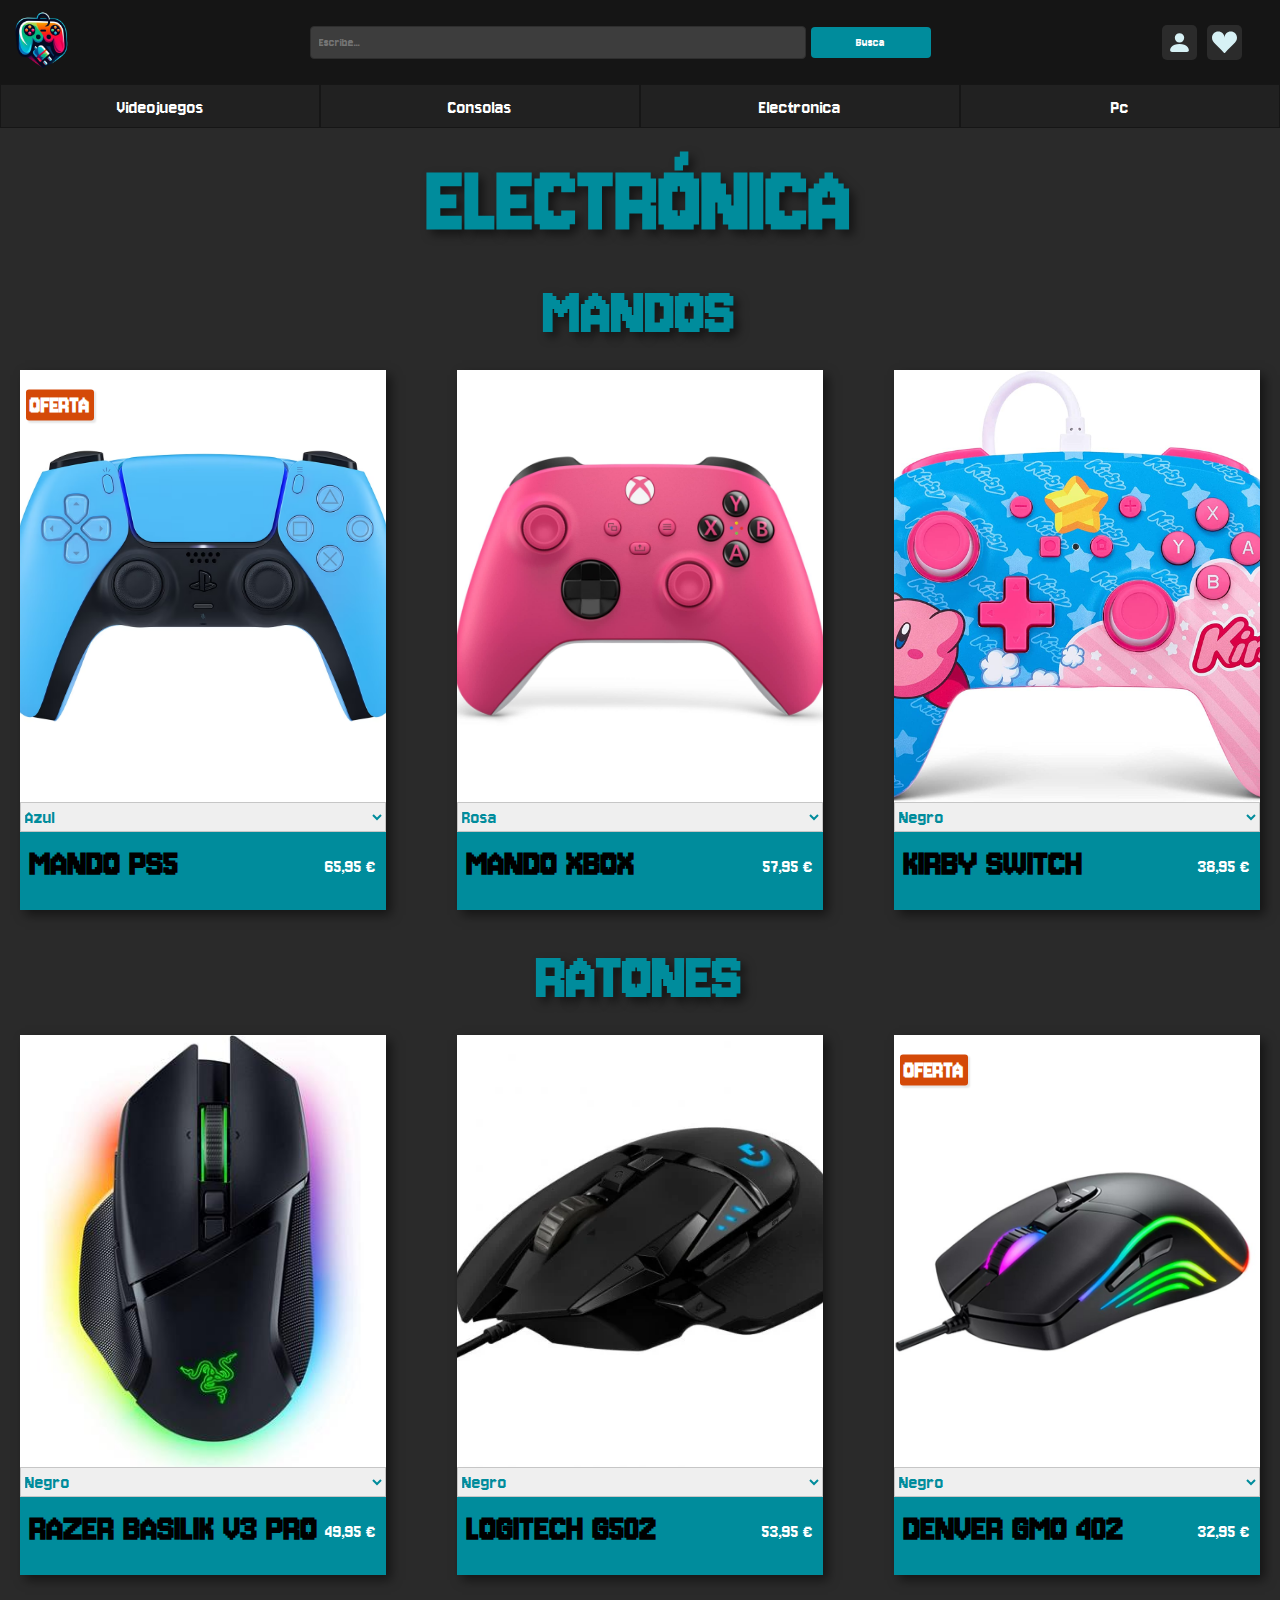
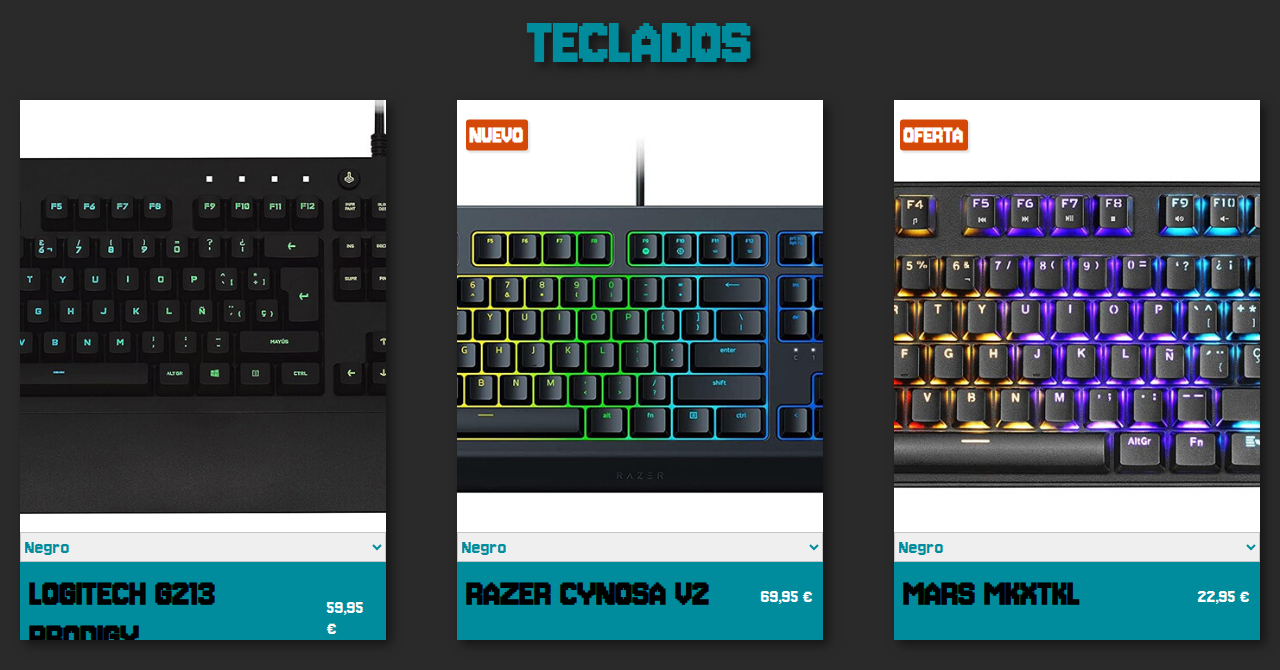
==== electronica.html @ c7db9f3c "commit 1 estructura" ====
<!DOCTYPE html>
<html lang="es">

<head>
    <meta charset="UTF-8">
    <meta name="viewport" content="width=device-width, initial-scale=1.0">
    <title>GamerShop</title>
    <link rel="stylesheet" href="Style/style.css">
    <link rel="preconnect" href="https://fonts.googleapis.com">
    <link rel="preconnect" href="https://fonts.gstatic.com" crossorigin>
    <link href="https://fonts.googleapis.com/css2?family=Jersey+10&display=swap" rel="stylesheet">
    <link rel="icon" href="img/Logo.png" type="image/x-icon">
</head>

<body>
    <header>
        <nav>
            <div class="sesion">
                <a href="index.html"><img src="img/Logo.png" alt="Logo"></a>
                <div class="barra-busqueda">
                    <input type="text" placeholder="Escribe...">
                    <button type="submit">Busca</button>
                </div>
                <div class="iconos">
                    <div><a href=""><img src="img/person-fill (1).svg" alt=""></a></div>
                    <div><a href=""><img src="img/suit-heart-fill.svg" alt=""></a></div>
                </div>
            </div>
            <div class="navegacion">
                <ul>
                    <li>
                        <a href="videojuegos.html">Videojuegos</a>
                        <ul class="submenu">
                            <li><a href="aventura.html">Aventura</a></li>
                            <li><a href="aventura.html">Arcade</a></li>
                            <li><a href="aventura.html">Deportes</a></li>
                        </ul>
                    </li>
                    <li>
                        <a href="consolas.html">Consolas</a>
                        <ul class="submenu">
                            <li><a href="play-station.html">PlayStation</a></li>
                            <li><a href="play-station.html">Xbox</a></li>
                            <li><a href="play-station.html">Nintendo</a></li>
                        </ul>
                    </li>
                    <li>
                        <a href="electronica.html">Electronica</a>
                        <ul class="submenu">
                            <li><a href="mandos.html">Mandos</a></li>
                            <li><a href="mandos.html">Cascos</a></li>
                            <li><a href="mandos.html">Otros</a></li>
                        </ul>
                    </li>
                    <li>
                        <a href="pc.html">Pc</a>
                        <ul class="submenu">
                            <li><a href="portatiles.html">Portatil</a></li>
                            <li><a href="portatiles.html">Sobremesa</a></li>
                            <li><a href="portatiles.html">Otros</a></li>
                        </ul>
                    </li>
                </ul>
            </div>
        </nav>
    </header>
    <main>
        <main>
            <section class="seccionDestacados">
                <div class="TextoSeccionDestacado">
                    <b>ELECTRÓNICA</b>
                </div>
                <div class="TextoSecundario">
                    <b>MANDOS</b>
                </div>
                <div class="imagenes">
                    <article class="contenedor">
                        <a href="mandos.html">
                            <div class="imagen-parrilla">
                                <img src="img/Mando-PS5.avif" alt="Kimono de flores">
                                <div class="textoImagen2">
                                    <p>OFERTA</p>
                                </div>
                            </div>
                        </a>
                        <div class="descripcion-articulo">
                            <li>
                                <select name="Color" id="Color">
                                    <option value="">
                                        <a href="#"> Azul </a>
                                    </option>
                                    <option value="">
                                        <a href="#"> Blanco </a>
                                    </option>
                                    <option value="">
                                        <a href="#"> Negro </a>
                                    </option>
                                    <option value="">
                                        <a href="#"> Rojo </a>
                                    </option>
                                </select>
                            </li>
                            <div class="contenido-articulo">
                                <h1>MANDO PS5</h1>
                                <p id="precio">65,95 €</p>
                            </div>
                        </div>
                    </article>
                    <article class="contenedor">
                        <a href="mandos.html">
                            <div class="imagen-parrilla">
                                <img src="img/MANDO-XBOX.jpg" alt="Kimono de flores">
                            </div>
                        </a>
                        <div class="descripcion-articulo">
                            <li>
                                <select name="Color" id="Color">
                                    <option value="">
                                        <a href="#"> Rosa </a>
                                    </option>
                                    <option value="">
                                        <a href="#"> Blanco </a>
                                    </option>
                                    <option value="">
                                        <a href="#"> Negro </a>
                                    </option>
                                    <option value="">
                                        <a href="#"> Verde </a>
                                    </option>
                                </select>
                            </li>
                            <div class="contenido-articulo">
                                <h1>MANDO XBOX</h1>
                                <p id="precio">57,95 €</p>
                            </div>
                        </div>
                    </article>
                    <article class="contenedor">
                        <a href="mandos.html">
                            <div class="imagen-parrilla">
                                <img src="img/MANDO-KIRBY.jpg" alt="Kimono de flores">
                            </div>
                        </a>
                        <div class="descripcion-articulo">
                            <li>
                                <select name="Color" id="Color">
                                    <option value="">
                                        <a href="#"> Negro </a>
                                    </option>
                                    <option value="">
                                        <a href="#"> Blanco </a>
                                    </option>
                                </select>
                            </li>
                            <div class="contenido-articulo">
                                <h1>KIRBY SWITCH</h1>
                                <p id="precio">38,95 €</p>
                            </div>
                        </div>
                    </article>
                </div>
                <div class="TextoSecundario">
                    <b>RATONES</b>
                </div>
                <div class="imagenes">
                    <article class="contenedor">
                        <a href="">
                            <div class="imagen-parrilla">
                                <img src="img/Razer Basilisk V3 Pro.jpg" alt="Kimono de flores">
                            </div>
                        </a>
                        <div class="descripcion-articulo">
                            <li>
                                <select name="Color" id="Color">
                                    <option value="">
                                        <a href="#"> Negro </a>
                                    </option>
                                    <option value="">
                                        <a href="#"> Blanco </a>
                                    </option>
                                </select>
                            </li>
                            <div class="contenido-articulo">
                                <h1>RAZER BASILIK V3 PRO</h1>
                                <p id="precio">49,95 €</p>
                            </div>
                        </div>
                    </article>
                    <article class="contenedor">
                        <a href="">
                            <div class="imagen-parrilla">
                                <img src="img/LOGITECH G502.webp" alt="Kimono de flores">
                            </div>
                        </a>
                        <div class="descripcion-articulo">
                            <li>
                                <select name="Color" id="Color">
                                    <option value="">
                                        <a href="#"> Negro </a>
                                    </option>
                                    <option value="">
                                        <a href="#"> Blanco </a>
                                    </option>
                                </select>
                            </li>
                            <div class="contenido-articulo">
                                <h1>LOGITECH G502</h1>
                                <p id="precio">53,95 €</p>
                            </div>
                        </div>
                    </article>
                    <article class="contenedor">
                        <a href="">
                            <div class="imagen-parrilla">
                                <img src="img/DENVER GMO 402.jpg" alt="Kimono de flores">
                                <div class="textoImagen2">
                                    <p>OFERTA</p>
                                </div>
                            </div>
                        </a>
                        <div class="descripcion-articulo">
                            <li>
                                <select name="Color" id="Color">
                                    <option value="">
                                        <a href="#"> Negro </a>
                                    </option>
                                    <option value="">
                                        <a href="#"> Blanco </a>
                                    </option>
                                </select>
                            </li>
                            <div class="contenido-articulo">
                                <h1>DENVER GMO 402</h1>
                                <p id="precio">32,95 €</p>
                            </div>
                        </div>
                    </article>
                </div>
                <div class="TextoSecundario">
                    <b>TECLADOS</b>
                </div>
                <div class="imagenes">
                    <article class="contenedor">
                        <a href="">
                            <div class="imagen-parrilla">
                                <img src="img/Logitech G213 Prodigy.jpg" alt="Kimono de flores">
                            </div>
                        </a>
                        <div class="descripcion-articulo">
                            <li>
                                <select name="Color" id="Color">
                                    <option value="">
                                        <a href="#"> Negro </a>
                                    </option>
                                    <option value="">
                                        <a href="#"> Blanco </a>
                                    </option>
                                </select>
                            </li>
                            <div class="contenido-articulo">
                                <h1>LOGITECH G213 PRODIGY</h1>
                                <p id="precio">59,95 €</p>
                            </div>
                        </div>
                    </article>
                    <article class="contenedor">
                        <a href="">
                            <div class="imagen-parrilla">
                                <img src="img/Razer Cynosa V2.jpg" alt="Kimono de flores">
                                <div class="textoImagen2">
                                    <p>NUEVO</p>
                                </div>
                            </div>
                        </a>
                        <div class="descripcion-articulo">
                            <li>
                                <select name="Color" id="Color">
                                    <option value="">
                                        <a href="#"> Negro </a>
                                    </option>
                                    <option value="">
                                        <a href="#"> Blanco </a>
                                    </option>
                                </select>
                            </li>
                            <div class="contenido-articulo">
                                <h1>RAZER CYNOSA V2 </h1>
                                <p id="precio">69,95 €</p>
                            </div>
                        </div>
                    </article>
                    <article class="contenedor">
                        <a href="">
                            <div class="imagen-parrilla">
                                <img src="img/Mars MKXTKL.jpg" alt="Kimono de flores">
                                <div class="textoImagen2">
                                    <p>OFERTA</p>
                                </div>
                            </div>
                        </a>
                        <div class="descripcion-articulo">
                            <li>
                                <select name="Color" id="Color">
                                    <option value="">
                                        <a href="#"> Negro </a>
                                    </option>
                                    <option value="">
                                        <a href="#"> Blanco </a>
                                    </option>
                                </select>
                            </li>
                            <div class="contenido-articulo">
                                <h1>MARS MKXTKL</h1>
                                <p id="precio">22,95 €</p>
                            </div>
                        </div>
                    </article>

                </div>
            </section>
        </main>
        <footer>

        </footer>
</body>

</html>
---- Style/style.css ----
* {
    font-family: "Jersey 10", sans-serif
}

body {
    background-color: #2a2a2a;
    width: 100%;
    margin: 0;
    overflow-x: hidden;
}

header {
    width: 100%;
    height: auto;
    background-color: rgb(21, 21, 21);
}

nav {
    width: 100%;
    height: auto;
    justify-content: center;
    align-items: center;
    padding: 0;
}

.sesion {
    width: 97%;
    display: flex;
    justify-content: space-between;
    align-items: center;
}

.sesion img {
    width: 80px;
    height: auto;
}



.iconos {
    display: flex;
    align-items: center;
    justify-content: center;
    gap: 10px;
}

.iconos div {
    background-color: rgb(43, 43, 43);
    width: 35px;
    height: 35px;
    border-radius: 5px;
    display: flex;
    align-items: center;
    justify-content: center;
}

.iconos div:hover {
    background-color: #008C9C;
}

.iconos img {
    display: flex;
    width: 25px;
    height: auto;
}

.barra-busqueda {
    display: flex;
    align-items: center;
    width: 50%;
}

.barra-busqueda input[type="text"] {
    width: 80%;
    padding: 8px;
    background-color: #3d3d3d;
    border: 1px solid #2e2e2e;
    border-radius: 4px;
    margin-right: 5px;
}

.barra-busqueda button {
    width: 20%;
    padding: 8px 16px;
    background-color: #008C9C;
    color: #ffffff;
    border: none;
    border-radius: 4px;
    cursor: pointer;
}

.barra-busqueda button:hover {
    border: 1px solid #ffffff;
}

.navegacion {
    width: 100%;
    background-color: rgb(33, 33, 33);
    display: flex;
    align-items: center;
    justify-content: center;
}

.navegacion ul {
    width: 100%;
    display: flex;
    gap: 0px;
    font-size: 20px;
    list-style: none;
    margin: 0;
    padding: 0;
}

.navegacion ul li {
    height: 30px;
    border: 1px solid rgb(22, 22, 22);
    width: 30%;
    display: list-item;
    text-align: center;
    padding-top: 12px;
}

.navegacion ul li:hover {
    background-color: #008C9C;
}

a {
    text-decoration: none;
    color: white;
}


.navegacion>ul>li .submenu {
    display: none;
}

.navegacion>ul>li:hover .submenu {
    display: block;
}

.navegacion li .submenu {
    position: absolute;
    width: 83%;
    margin-left: -1px;
}

.submenu li {
    display: flex;
    align-items: center;
    justify-content: center;
    background-color: rgb(56, 56, 56);
}

.submenu li:first-child {
    margin-top: 10px;
}

.contenido {
    width: 100%;
    height: auto;
    display: flex;
}

.imagen-principal {
    width: 75%;
}

.imagen-principal img {
    width: 100%;
}

.imagenes-secundarias {
    width: 25%;
}

.imagenes-secundarias img {
    width: 100%;
    height: 50%;
}

/*Seccion Destacado*/
.seccionDestacados {
    width: 100%;
    margin: 0 auto;
}

.TextoSeccionDestacado {
    font-size: 100px;
    text-align: center;
    margin: 20px;
    text-shadow: 5px 5px 10px rgba(0, 0, 0, 0.5);
    color: #008C9C;
}

.TextoSecundario{
    font-size: 70px;
    text-align: center;
    margin: 20px;
    text-shadow: 5px 5px 10px rgba(0, 0, 0, 0.5);
    color: #008C9C;
}

.TextoSeccionDestacado b:hover {
    text-shadow: 1px 1px 2px #ffffff5a;
}


.textoImagen2 p {
    position: absolute;
    background: #d44908;
    border-radius: 3px;
    z-index: 1;
    top: 10px;
    left: 40px;
    transform: translate(-50%, -50%);
    text-align: center;
    box-shadow: 2px 2px 2px #e6e6e6;
    color: white;
    font-size: 25px;
    padding: 2px 4px;
    font-weight: 800;
}

/*Parilla para 6 imagenes*/
.imagenes {
    display: grid;
    grid-template-columns: repeat(3, 1fr);
    gap: 30px;
    margin-bottom: 30px;
}

.imagenes2 {
    display: grid;
    grid-template-columns: repeat(4, 1fr);
    gap: 10px;
    margin-bottom: 30px;
}

/*Caracteristicas de las imagenes de la 2ª parrila*/
.contenedor {
    margin: 0 auto;
    overflow: hidden;
    height: 60vh;
    width: 90%;
    position: relative;
    display: inline-block;
    box-shadow: 5px 5px 10px rgba(0, 0, 0, 0.5);
}

.contenedor:hover {
    box-shadow: 2px 2px 5px 5px #008c9c39;
}

.contenedor2:hover {
    box-shadow: 2px 2px 5px 5px #008c9c39;
}


.contenedor2 {
    margin: 0 auto;
    overflow: hidden;
    height: 70vh;
    width: 90%;
    position: relative;
    display: inline-block;
    box-shadow: 5px 5px 10px rgba(0, 0, 0, 0.5);
    border-radius: 2px;
}


.imagen-parrilla {
    width: 100%;
    height: 80%;
    position: absolute;
    overflow: hidden;

}

.imagen-parrilla2 {
    width: 100%;
    height: 85%;
    position: absolute;
    overflow: hidden;
}

.imagen-parrilla img {
    width: 100%;
    height: 100%;
    object-fit: cover;
    position: absolute;
    transition: 1s;
}

.imagen-parrilla2 img {
    width: 100%;
    height: 100%;
    object-fit: cover;
    position: absolute;
    transition: 1s;
}

.imagen-parrilla img:hover {
    transform: scale(1.8);
    transition: 2.5s;
}

.imagen-parrilla2 img:hover {
    transform: scale(1.8);
    transition: 2.5s;
}

.descripcion-articulo {
    position: absolute;
    display: flex;
    flex-direction: column;
    justify-content: space-evenly;
    background: #008C9C;
    width: 100%;
    z-index: 1;
    top: 80%;
    font-size: 15px;
}

.descripcion-articulo2 {
    position: absolute;
    display: flex;
    flex-direction: column;
    justify-content: space-evenly;
    background: #008C9C;
    width: 100%;
    z-index: 1;
    top: 85%;
    font-size: 15px;
}

.descripcion-articulo li {
    list-style: none;
}

.descripcion-articulo2 li {
    list-style: none;
}

.contenido-articulo {
    margin: 10px;
    display: flex;
    justify-content: space-between;
    align-items: center;
    font-size: 20px;
}


.contenido-articulo h1 {
    margin-top: 0;
}

.descripcion-articulo select {
    border-color: rgb(198, 198, 198);
    width: 100%;
    height: 30px;
    color: #008C9C;
    font-size: 20px;
}

.descripcion-articulo2 select {
    border-color: rgb(198, 198, 198);
    width: 100%;
    height: 30px;
    color: #008C9C;
    font-size: 20px;
}


#precio {
    color: white;
    margin-top: 0;
}
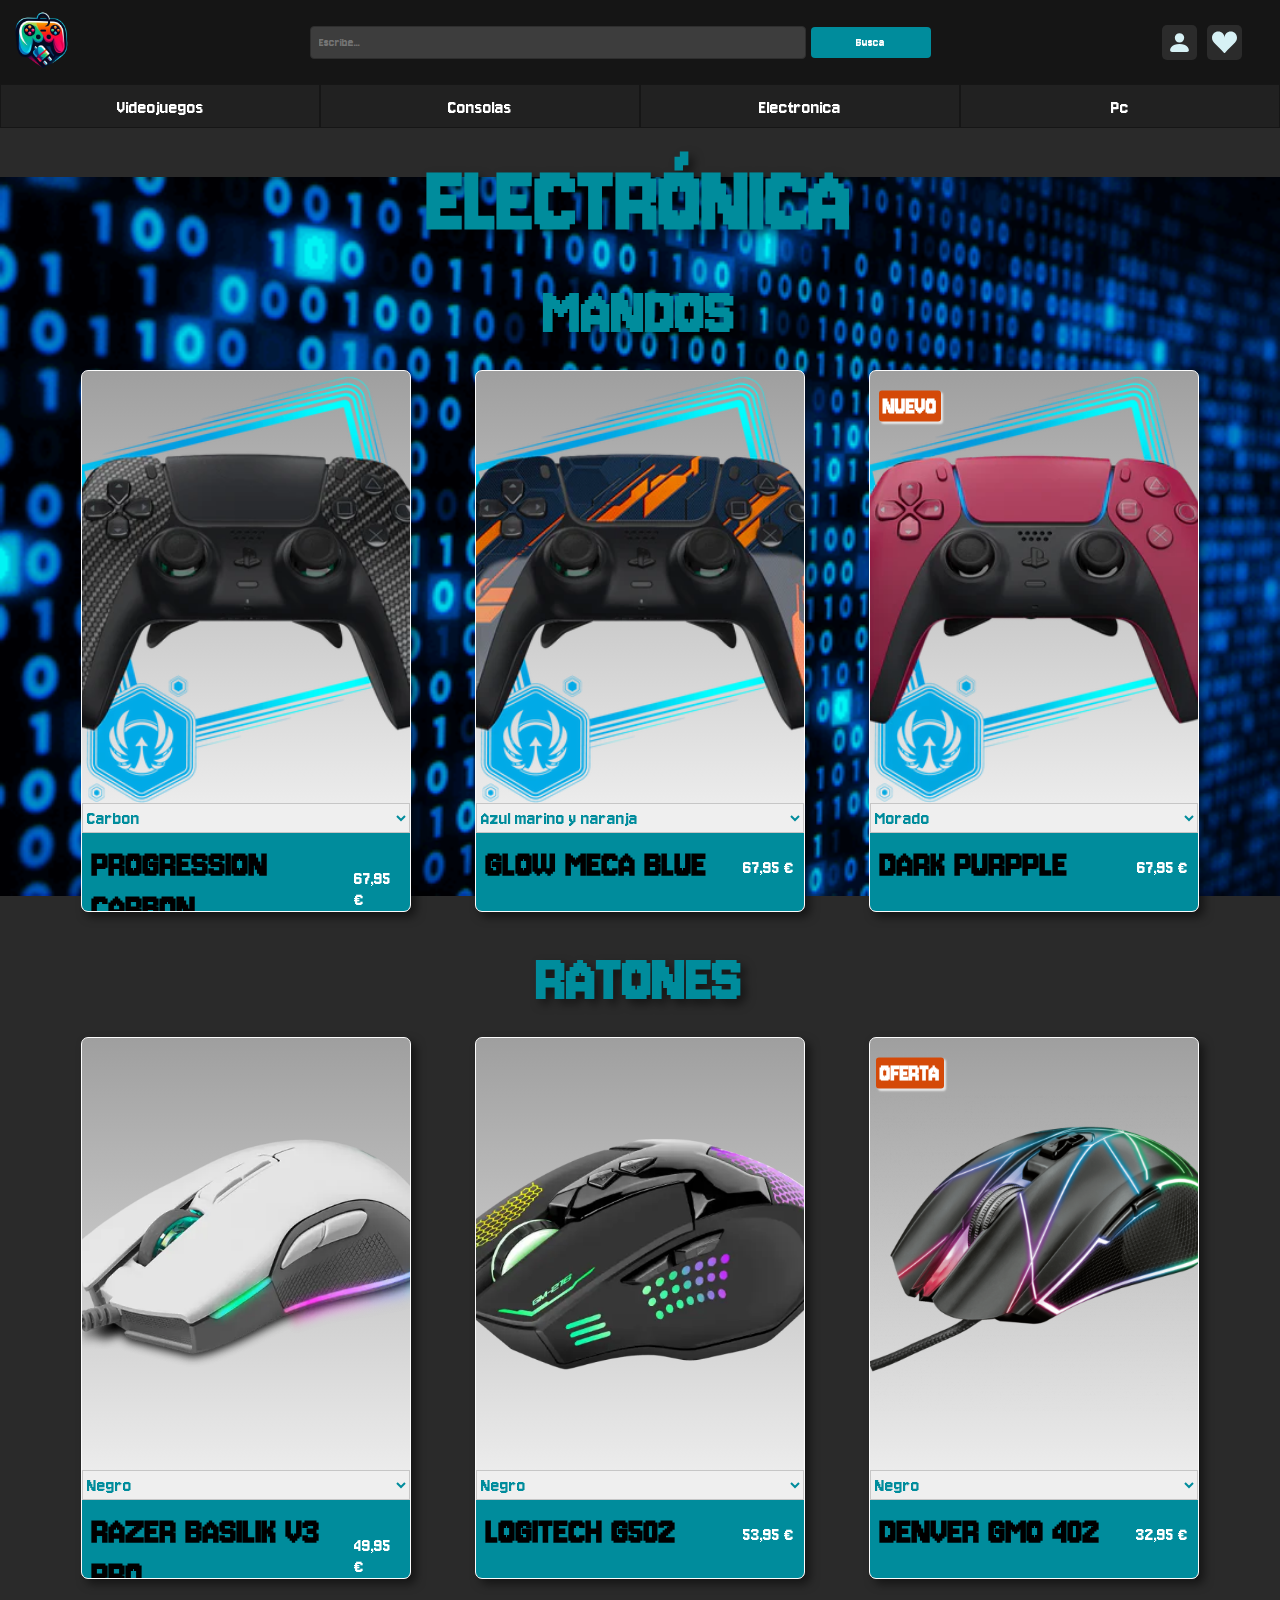
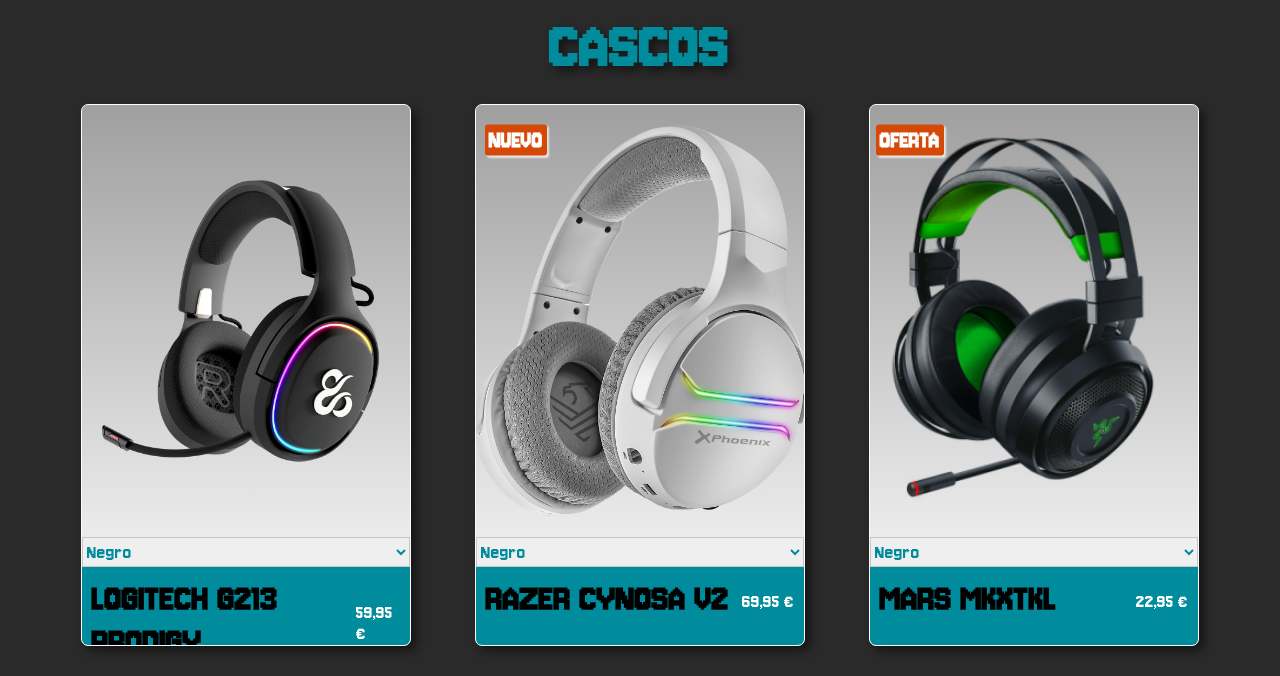
==== commit a42824ce: "commit 2 fotos png" ====
--- a/electronica.html
+++ b/electronica.html
@@ -64,7 +64,6 @@
             </div>
         </nav>
     </header>
-    <main>
         <main>
             <section class="seccionDestacados">
                 <div class="TextoSeccionDestacado">
@@ -75,9 +74,125 @@
                 </div>
                 <div class="imagenes">
                     <article class="contenedor">
-                        <a href="mandos.html">
-                            <div class="imagen-parrilla">
-                                <img src="img/Mando-PS5.avif" alt="Kimono de flores">
+                        <a href="">
+                            <div class="imagen-parrilla">
+                                <img src="img/PS5-Progression-Carbon_371x.webp" alt="">
+                            </div>
+                        </a>
+                        <div class="descripcion-articulo">
+                            <li>
+                                <select name="Color" id="Color">
+                                    <option value="">
+                                        <a href="#"> Carbon </a>
+                                    </option>
+                                    
+                                </select>
+                            </li>
+                            <div class="contenido-articulo">
+                                <h1>PROGRESSION CARBON</h1>
+                                <p id="precio">67,95 €</p>
+                            </div>
+                        </div>
+                    </article>
+                    <article class="contenedor">
+                        <a href="">
+                            <div class="imagen-parrilla">
+                                <img src="img/PS5-Progression-GlowMeca_371x.webp" alt="Kimono de flores">
+                            </div>
+                        </a>
+                        <div class="descripcion-articulo">
+                            <li>
+                                <select name="Color" id="Color">
+                                    <option value="">
+                                        <a href="#">Azul marino y naranja</a>
+                                    </option>
+                                </select>
+                            </li>
+                            <div class="contenido-articulo">
+                                <h1>GLOW MECA BLUE</h1>
+                                <p id="precio">67,95 €</p>
+                            </div>
+                        </div>
+                    </article>
+                    <article class="contenedor">
+                        <a href="">
+                            <div class="imagen-parrilla">
+                                <img src="img/PS5burnrougeprogressionV2800x800_371x.webp" alt="Kimono de flores">
+                                <div class="textoImagen2">
+                                    <p>NUEVO</p>
+                                </div>
+                            </div>
+                        </a>
+                        <div class="descripcion-articulo">
+                            <li>
+                                <select name="Color" id="Color">
+                                    <option value="">
+                                        <a href="#"> Morado </a>
+                                    </option>
+                                    
+                                </select>
+                            </li>
+                            <div class="contenido-articulo">
+                                <h1>DARK PURPPLE</h1>
+                                <p id="precio">67,95 €</p>
+                            </div>
+                        </div>
+                    </article>
+                </div>
+                <div class="TextoSecundario">
+                    <b>RATONES</b>
+                </div>
+                <div class="imagenes">
+                    <article class="contenedor">
+                        <a href="">
+                            <div class="imagen-parrilla">
+                                <img src="img/Raton1.webp" alt="Kimono de flores">
+                            </div>
+                        </a>
+                        <div class="descripcion-articulo">
+                            <li>
+                                <select name="Color" id="Color">
+                                    <option value="">
+                                        <a href="#"> Negro </a>
+                                    </option>
+                                    <option value="">
+                                        <a href="#"> Blanco </a>
+                                    </option>
+                                </select>
+                            </li>
+                            <div class="contenido-articulo">
+                                <h1>RAZER BASILIK V3 PRO</h1>
+                                <p id="precio">49,95 €</p>
+                            </div>
+                        </div>
+                    </article>
+                    <article class="contenedor">
+                        <a href="">
+                            <div class="imagen-parrilla">
+                                <img src="img/raton2.webp" alt="Kimono de flores">
+                            </div>
+                        </a>
+                        <div class="descripcion-articulo">
+                            <li>
+                                <select name="Color" id="Color">
+                                    <option value="">
+                                        <a href="#"> Negro </a>
+                                    </option>
+                                    <option value="">
+                                        <a href="#"> Blanco </a>
+                                    </option>
+                                </select>
+                            </li>
+                            <div class="contenido-articulo">
+                                <h1>LOGITECH G502</h1>
+                                <p id="precio">53,95 €</p>
+                            </div>
+                        </div>
+                    </article>
+                    <article class="contenedor">
+                        <a href="">
+                            <div class="imagen-parrilla">
+                                <img src="img/raton3.jpg" alt="Kimono de flores">
                                 <div class="textoImagen2">
                                     <p>OFERTA</p>
                                 </div>
@@ -87,132 +202,77 @@
                             <li>
                                 <select name="Color" id="Color">
                                     <option value="">
-                                        <a href="#"> Azul </a>
-                                    </option>
-                                    <option value="">
-                                        <a href="#"> Blanco </a>
-                                    </option>
-                                    <option value="">
-                                        <a href="#"> Negro </a>
-                                    </option>
-                                    <option value="">
-                                        <a href="#"> Rojo </a>
-                                    </option>
-                                </select>
-                            </li>
-                            <div class="contenido-articulo">
-                                <h1>MANDO PS5</h1>
-                                <p id="precio">65,95 €</p>
-                            </div>
-                        </div>
-                    </article>
-                    <article class="contenedor">
-                        <a href="mandos.html">
-                            <div class="imagen-parrilla">
-                                <img src="img/MANDO-XBOX.jpg" alt="Kimono de flores">
-                            </div>
-                        </a>
-                        <div class="descripcion-articulo">
-                            <li>
-                                <select name="Color" id="Color">
-                                    <option value="">
-                                        <a href="#"> Rosa </a>
-                                    </option>
-                                    <option value="">
-                                        <a href="#"> Blanco </a>
-                                    </option>
-                                    <option value="">
-                                        <a href="#"> Negro </a>
-                                    </option>
-                                    <option value="">
-                                        <a href="#"> Verde </a>
-                                    </option>
-                                </select>
-                            </li>
-                            <div class="contenido-articulo">
-                                <h1>MANDO XBOX</h1>
-                                <p id="precio">57,95 €</p>
-                            </div>
-                        </div>
-                    </article>
-                    <article class="contenedor">
-                        <a href="mandos.html">
-                            <div class="imagen-parrilla">
-                                <img src="img/MANDO-KIRBY.jpg" alt="Kimono de flores">
-                            </div>
-                        </a>
-                        <div class="descripcion-articulo">
-                            <li>
-                                <select name="Color" id="Color">
-                                    <option value="">
-                                        <a href="#"> Negro </a>
-                                    </option>
-                                    <option value="">
-                                        <a href="#"> Blanco </a>
-                                    </option>
-                                </select>
-                            </li>
-                            <div class="contenido-articulo">
-                                <h1>KIRBY SWITCH</h1>
-                                <p id="precio">38,95 €</p>
+                                        <a href="#"> Negro </a>
+                                    </option>
+                                    <option value="">
+                                        <a href="#"> Blanco </a>
+                                    </option>
+                                </select>
+                            </li>
+                            <div class="contenido-articulo">
+                                <h1>DENVER GMO 402</h1>
+                                <p id="precio">32,95 €</p>
                             </div>
                         </div>
                     </article>
                 </div>
                 <div class="TextoSecundario">
-                    <b>RATONES</b>
+                    <b>CASCOS</b>
                 </div>
                 <div class="imagenes">
                     <article class="contenedor">
                         <a href="">
                             <div class="imagen-parrilla">
-                                <img src="img/Razer Basilisk V3 Pro.jpg" alt="Kimono de flores">
-                            </div>
-                        </a>
-                        <div class="descripcion-articulo">
-                            <li>
-                                <select name="Color" id="Color">
-                                    <option value="">
-                                        <a href="#"> Negro </a>
-                                    </option>
-                                    <option value="">
-                                        <a href="#"> Blanco </a>
-                                    </option>
-                                </select>
-                            </li>
-                            <div class="contenido-articulo">
-                                <h1>RAZER BASILIK V3 PRO</h1>
-                                <p id="precio">49,95 €</p>
-                            </div>
-                        </div>
-                    </article>
-                    <article class="contenedor">
-                        <a href="">
-                            <div class="imagen-parrilla">
-                                <img src="img/LOGITECH G502.webp" alt="Kimono de flores">
-                            </div>
-                        </a>
-                        <div class="descripcion-articulo">
-                            <li>
-                                <select name="Color" id="Color">
-                                    <option value="">
-                                        <a href="#"> Negro </a>
-                                    </option>
-                                    <option value="">
-                                        <a href="#"> Blanco </a>
-                                    </option>
-                                </select>
-                            </li>
-                            <div class="contenido-articulo">
-                                <h1>LOGITECH G502</h1>
-                                <p id="precio">53,95 €</p>
-                            </div>
-                        </div>
-                    </article>
-                    <article class="contenedor">
-                        <a href="">
-                            <div class="imagen-parrilla">
-                                <img src="img/DENVER GMO 402.jpg" alt="Kimono de flores">
+                                <img src="img/casco1.webp" alt="Kimono de flores">
+                            </div>
+                        </a>
+                        <div class="descripcion-articulo">
+                            <li>
+                                <select name="Color" id="Color">
+                                    <option value="">
+                                        <a href="#"> Negro </a>
+                                    </option>
+                                    <option value="">
+                                        <a href="#"> Blanco </a>
+                                    </option>
+                                </select>
+                            </li>
+                            <div class="contenido-articulo">
+                                <h1>LOGITECH G213 PRODIGY</h1>
+                                <p id="precio">59,95 €</p>
+                            </div>
+                        </div>
+                    </article>
+                    <article class="contenedor">
+                        <a href="">
+                            <div class="imagen-parrilla">
+                                <img src="img/caco2.jpg" alt="Kimono de flores">
+                                <div class="textoImagen2">
+                                    <p>NUEVO</p>
+                                </div>
+                            </div>
+                        </a>
+                        <div class="descripcion-articulo">
+                            <li>
+                                <select name="Color" id="Color">
+                                    <option value="">
+                                        <a href="#"> Negro </a>
+                                    </option>
+                                    <option value="">
+                                        <a href="#"> Blanco </a>
+                                    </option>
+                                </select>
+                            </li>
+                            <div class="contenido-articulo">
+                                <h1>RAZER CYNOSA V2 </h1>
+                                <p id="precio">69,95 €</p>
+                            </div>
+                        </div>
+                    </article>
+                    <article class="contenedor">
+                        <a href="">
+                            <div class="imagen-parrilla">
+                                <img src="img/casco3.jpg" alt="Kimono de flores">
                                 <div class="textoImagen2">
                                     <p>OFERTA</p>
                                 </div>
@@ -230,86 +290,6 @@
                                 </select>
                             </li>
                             <div class="contenido-articulo">
-                                <h1>DENVER GMO 402</h1>
-                                <p id="precio">32,95 €</p>
-                            </div>
-                        </div>
-                    </article>
-                </div>
-                <div class="TextoSecundario">
-                    <b>TECLADOS</b>
-                </div>
-                <div class="imagenes">
-                    <article class="contenedor">
-                        <a href="">
-                            <div class="imagen-parrilla">
-                                <img src="img/Logitech G213 Prodigy.jpg" alt="Kimono de flores">
-                            </div>
-                        </a>
-                        <div class="descripcion-articulo">
-                            <li>
-                                <select name="Color" id="Color">
-                                    <option value="">
-                                        <a href="#"> Negro </a>
-                                    </option>
-                                    <option value="">
-                                        <a href="#"> Blanco </a>
-                                    </option>
-                                </select>
-                            </li>
-                            <div class="contenido-articulo">
-                                <h1>LOGITECH G213 PRODIGY</h1>
-                                <p id="precio">59,95 €</p>
-                            </div>
-                        </div>
-                    </article>
-                    <article class="contenedor">
-                        <a href="">
-                            <div class="imagen-parrilla">
-                                <img src="img/Razer Cynosa V2.jpg" alt="Kimono de flores">
-                                <div class="textoImagen2">
-                                    <p>NUEVO</p>
-                                </div>
-                            </div>
-                        </a>
-                        <div class="descripcion-articulo">
-                            <li>
-                                <select name="Color" id="Color">
-                                    <option value="">
-                                        <a href="#"> Negro </a>
-                                    </option>
-                                    <option value="">
-                                        <a href="#"> Blanco </a>
-                                    </option>
-                                </select>
-                            </li>
-                            <div class="contenido-articulo">
-                                <h1>RAZER CYNOSA V2 </h1>
-                                <p id="precio">69,95 €</p>
-                            </div>
-                        </div>
-                    </article>
-                    <article class="contenedor">
-                        <a href="">
-                            <div class="imagen-parrilla">
-                                <img src="img/Mars MKXTKL.jpg" alt="Kimono de flores">
-                                <div class="textoImagen2">
-                                    <p>OFERTA</p>
-                                </div>
-                            </div>
-                        </a>
-                        <div class="descripcion-articulo">
-                            <li>
-                                <select name="Color" id="Color">
-                                    <option value="">
-                                        <a href="#"> Negro </a>
-                                    </option>
-                                    <option value="">
-                                        <a href="#"> Blanco </a>
-                                    </option>
-                                </select>
-                            </li>
-                            <div class="contenido-articulo">
                                 <h1>MARS MKXTKL</h1>
                                 <p id="precio">22,95 €</p>
                             </div>
@@ -318,6 +298,10 @@
 
                 </div>
             </section>
+            <div class="gif-fijo">
+                <!-- Aquí iría tu GIF -->
+                <img src="img/e9d40d26810225.5635acac91f14.gif" alt="GIF">
+            </div>
         </main>
         <footer>
 
--- a/Style/style.css
+++ b/Style/style.css
@@ -21,6 +21,11 @@
     justify-content: center;
     align-items: center;
     padding: 0;
+}
+
+main{
+    width: 90%;
+    margin: 0 auto;
 }
 
 .sesion {
@@ -178,7 +183,7 @@
     height: 50%;
 }
 
-/*Seccion Destacado*/
+
 .seccionDestacados {
     width: 100%;
     margin: 0 auto;
@@ -221,7 +226,7 @@
     font-weight: 800;
 }
 
-/*Parilla para 6 imagenes*/
+
 .imagenes {
     display: grid;
     grid-template-columns: repeat(3, 1fr);
@@ -232,11 +237,11 @@
 .imagenes2 {
     display: grid;
     grid-template-columns: repeat(4, 1fr);
-    gap: 10px;
+    gap: 20px;
     margin-bottom: 30px;
 }
 
-/*Caracteristicas de las imagenes de la 2ª parrila*/
+
 .contenedor {
     margin: 0 auto;
     overflow: hidden;
@@ -245,6 +250,9 @@
     position: relative;
     display: inline-block;
     box-shadow: 5px 5px 10px rgba(0, 0, 0, 0.5);
+    border-radius: 7px;
+    border: 1px solid #fcfcfc;
+    background-image: linear-gradient(to bottom,  #9f9f9f,  #ffffff);
 }
 
 .contenedor:hover {
@@ -264,7 +272,7 @@
     position: relative;
     display: inline-block;
     box-shadow: 5px 5px 10px rgba(0, 0, 0, 0.5);
-    border-radius: 2px;
+    border-radius: 7px;
 }
 
 
@@ -300,12 +308,12 @@
 }
 
 .imagen-parrilla img:hover {
-    transform: scale(1.8);
+    transform: scale(1.3);
     transition: 2.5s;
 }
 
 .imagen-parrilla2 img:hover {
-    transform: scale(1.8);
+    transform: scale(1.3);
     transition: 2.5s;
 }
 
@@ -374,4 +382,18 @@
 #precio {
     color: white;
     margin-top: 0;
+}
+
+.gif-fijo {
+    position: fixed;
+    bottom: 0;
+    left: 0;
+    width: 100%;
+    height: auto; /* Para mantener la proporción del GIF */
+    z-index: -1; /* Asegura que esté por encima del resto del contenido */
+}
+.gif-fijo img {
+    width: 100%;
+    height: 100%;
+    object-fit: cover; /* Para asegurarse de que el GIF cubra completamente el contenedor */
 }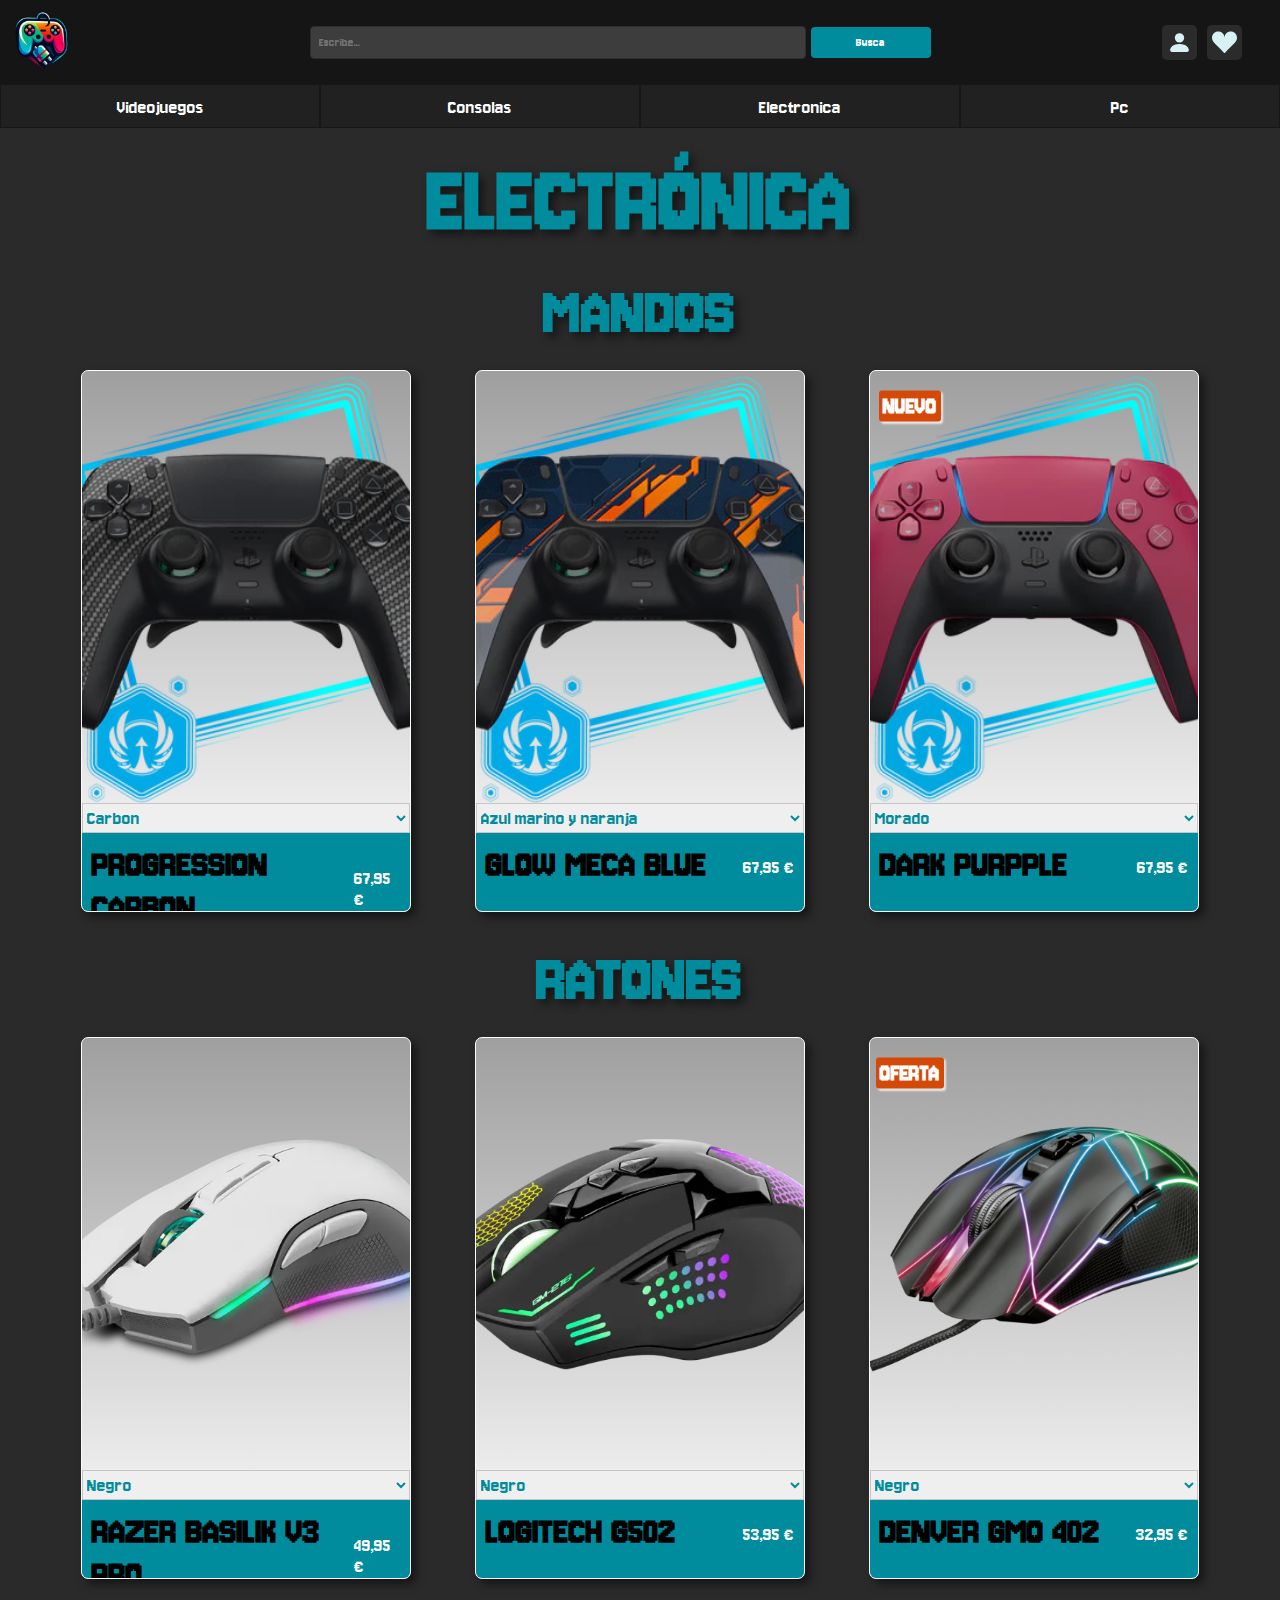
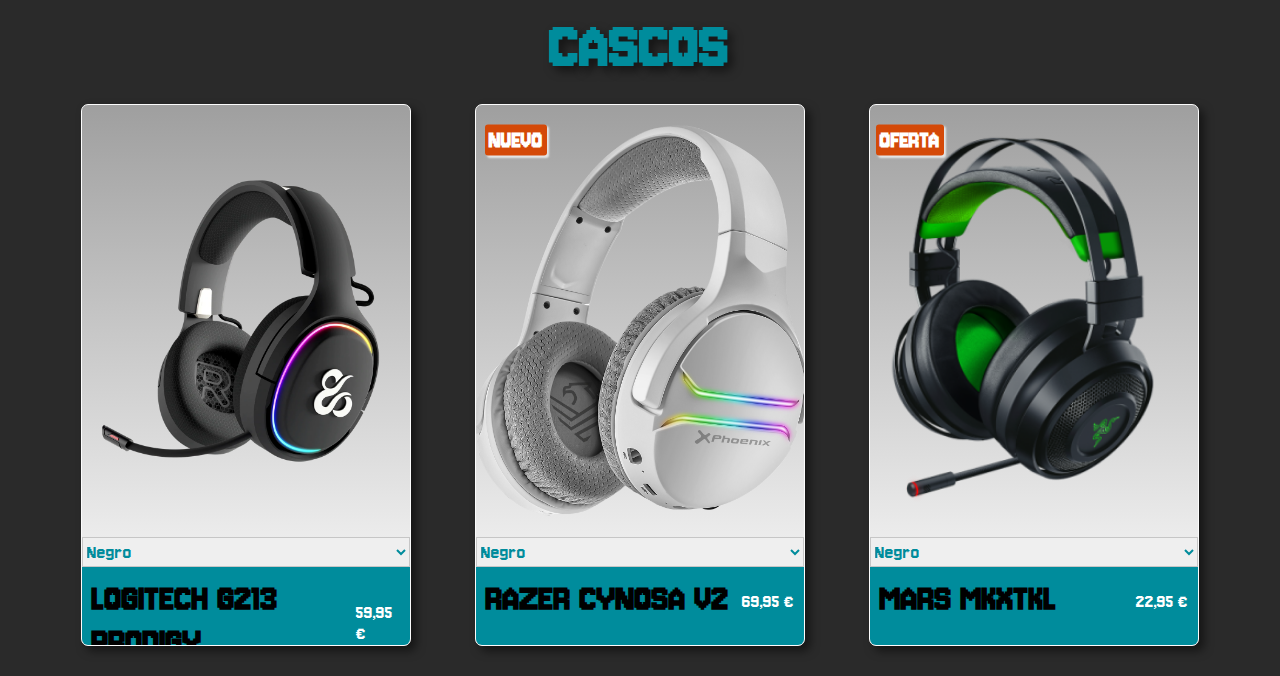
==== commit 14d6b122: "commit 2 version alpha terminada" ====
--- a/electronica.html
+++ b/electronica.html
@@ -64,248 +64,244 @@
             </div>
         </nav>
     </header>
-        <main>
-            <section class="seccionDestacados">
-                <div class="TextoSeccionDestacado">
-                    <b>ELECTRÓNICA</b>
-                </div>
-                <div class="TextoSecundario">
-                    <b>MANDOS</b>
-                </div>
-                <div class="imagenes">
-                    <article class="contenedor">
-                        <a href="">
-                            <div class="imagen-parrilla">
-                                <img src="img/PS5-Progression-Carbon_371x.webp" alt="">
+    <main>
+        <section class="seccionDestacados">
+            <div class="TextoSeccionDestacado">
+                <b>ELECTRÓNICA</b>
+            </div>
+            <div class="TextoSecundario">
+                <b>MANDOS</b>
+            </div>
+            <div class="imagenes">
+                <article class="contenedor">
+                    <a href="">
+                        <div class="imagen-parrilla">
+                            <img src="img/PS5-Progression-Carbon_371x.webp" alt="">
+                        </div>
+                    </a>
+                    <div class="descripcion-articulo">
+                        <li>
+                            <select name="Color" id="Color">
+                                <option value="">
+                                    <a href="#"> Carbon </a>
+                                </option>
+
+                            </select>
+                        </li>
+                        <div class="contenido-articulo">
+                            <h1>PROGRESSION CARBON</h1>
+                            <p id="precio">67,95 €</p>
+                        </div>
+                    </div>
+                </article>
+                <article class="contenedor">
+                    <a href="">
+                        <div class="imagen-parrilla">
+                            <img src="img/PS5-Progression-GlowMeca_371x.webp" alt="Kimono de flores">
+                        </div>
+                    </a>
+                    <div class="descripcion-articulo">
+                        <li>
+                            <select name="Color" id="Color">
+                                <option value="">
+                                    <a href="#">Azul marino y naranja</a>
+                                </option>
+                            </select>
+                        </li>
+                        <div class="contenido-articulo">
+                            <h1>GLOW MECA BLUE</h1>
+                            <p id="precio">67,95 €</p>
+                        </div>
+                    </div>
+                </article>
+                <article class="contenedor">
+                    <a href="">
+                        <div class="imagen-parrilla">
+                            <img src="img/PS5burnrougeprogressionV2800x800_371x.webp" alt="Kimono de flores">
+                            <div class="textoImagen2">
+                                <p>NUEVO</p>
                             </div>
-                        </a>
-                        <div class="descripcion-articulo">
-                            <li>
-                                <select name="Color" id="Color">
-                                    <option value="">
-                                        <a href="#"> Carbon </a>
-                                    </option>
-                                    
-                                </select>
-                            </li>
-                            <div class="contenido-articulo">
-                                <h1>PROGRESSION CARBON</h1>
-                                <p id="precio">67,95 €</p>
+                        </div>
+                    </a>
+                    <div class="descripcion-articulo">
+                        <li>
+                            <select name="Color" id="Color">
+                                <option value="">
+                                    <a href="#"> Morado </a>
+                                </option>
+
+                            </select>
+                        </li>
+                        <div class="contenido-articulo">
+                            <h1>DARK PURPPLE</h1>
+                            <p id="precio">67,95 €</p>
+                        </div>
+                    </div>
+                </article>
+            </div>
+            <div class="TextoSecundario">
+                <b>RATONES</b>
+            </div>
+            <div class="imagenes">
+                <article class="contenedor">
+                    <a href="">
+                        <div class="imagen-parrilla">
+                            <img src="img/Raton1.webp" alt="Kimono de flores">
+                        </div>
+                    </a>
+                    <div class="descripcion-articulo">
+                        <li>
+                            <select name="Color" id="Color">
+                                <option value="">
+                                    <a href="#"> Negro </a>
+                                </option>
+                                <option value="">
+                                    <a href="#"> Blanco </a>
+                                </option>
+                            </select>
+                        </li>
+                        <div class="contenido-articulo">
+                            <h1>RAZER BASILIK V3 PRO</h1>
+                            <p id="precio">49,95 €</p>
+                        </div>
+                    </div>
+                </article>
+                <article class="contenedor">
+                    <a href="">
+                        <div class="imagen-parrilla">
+                            <img src="img/raton2.webp" alt="Kimono de flores">
+                        </div>
+                    </a>
+                    <div class="descripcion-articulo">
+                        <li>
+                            <select name="Color" id="Color">
+                                <option value="">
+                                    <a href="#"> Negro </a>
+                                </option>
+                                <option value="">
+                                    <a href="#"> Blanco </a>
+                                </option>
+                            </select>
+                        </li>
+                        <div class="contenido-articulo">
+                            <h1>LOGITECH G502</h1>
+                            <p id="precio">53,95 €</p>
+                        </div>
+                    </div>
+                </article>
+                <article class="contenedor">
+                    <a href="">
+                        <div class="imagen-parrilla">
+                            <img src="img/raton3.jpg" alt="Kimono de flores">
+                            <div class="textoImagen2">
+                                <p>OFERTA</p>
                             </div>
                         </div>
-                    </article>
-                    <article class="contenedor">
-                        <a href="">
-                            <div class="imagen-parrilla">
-                                <img src="img/PS5-Progression-GlowMeca_371x.webp" alt="Kimono de flores">
+                    </a>
+                    <div class="descripcion-articulo">
+                        <li>
+                            <select name="Color" id="Color">
+                                <option value="">
+                                    <a href="#"> Negro </a>
+                                </option>
+                                <option value="">
+                                    <a href="#"> Blanco </a>
+                                </option>
+                            </select>
+                        </li>
+                        <div class="contenido-articulo">
+                            <h1>DENVER GMO 402</h1>
+                            <p id="precio">32,95 €</p>
+                        </div>
+                    </div>
+                </article>
+            </div>
+            <div class="TextoSecundario">
+                <b>CASCOS</b>
+            </div>
+            <div class="imagenes">
+                <article class="contenedor">
+                    <a href="">
+                        <div class="imagen-parrilla">
+                            <img src="img/casco1.webp" alt="Kimono de flores">
+                        </div>
+                    </a>
+                    <div class="descripcion-articulo">
+                        <li>
+                            <select name="Color" id="Color">
+                                <option value="">
+                                    <a href="#"> Negro </a>
+                                </option>
+                                <option value="">
+                                    <a href="#"> Blanco </a>
+                                </option>
+                            </select>
+                        </li>
+                        <div class="contenido-articulo">
+                            <h1>LOGITECH G213 PRODIGY</h1>
+                            <p id="precio">59,95 €</p>
+                        </div>
+                    </div>
+                </article>
+                <article class="contenedor">
+                    <a href="">
+                        <div class="imagen-parrilla">
+                            <img src="img/caco2.jpg" alt="Kimono de flores">
+                            <div class="textoImagen2">
+                                <p>NUEVO</p>
                             </div>
-                        </a>
-                        <div class="descripcion-articulo">
-                            <li>
-                                <select name="Color" id="Color">
-                                    <option value="">
-                                        <a href="#">Azul marino y naranja</a>
-                                    </option>
-                                </select>
-                            </li>
-                            <div class="contenido-articulo">
-                                <h1>GLOW MECA BLUE</h1>
-                                <p id="precio">67,95 €</p>
+                        </div>
+                    </a>
+                    <div class="descripcion-articulo">
+                        <li>
+                            <select name="Color" id="Color">
+                                <option value="">
+                                    <a href="#"> Negro </a>
+                                </option>
+                                <option value="">
+                                    <a href="#"> Blanco </a>
+                                </option>
+                            </select>
+                        </li>
+                        <div class="contenido-articulo">
+                            <h1>RAZER CYNOSA V2 </h1>
+                            <p id="precio">69,95 €</p>
+                        </div>
+                    </div>
+                </article>
+                <article class="contenedor">
+                    <a href="">
+                        <div class="imagen-parrilla">
+                            <img src="img/casco3.jpg" alt="Kimono de flores">
+                            <div class="textoImagen2">
+                                <p>OFERTA</p>
                             </div>
                         </div>
-                    </article>
-                    <article class="contenedor">
-                        <a href="">
-                            <div class="imagen-parrilla">
-                                <img src="img/PS5burnrougeprogressionV2800x800_371x.webp" alt="Kimono de flores">
-                                <div class="textoImagen2">
-                                    <p>NUEVO</p>
-                                </div>
-                            </div>
-                        </a>
-                        <div class="descripcion-articulo">
-                            <li>
-                                <select name="Color" id="Color">
-                                    <option value="">
-                                        <a href="#"> Morado </a>
-                                    </option>
-                                    
-                                </select>
-                            </li>
-                            <div class="contenido-articulo">
-                                <h1>DARK PURPPLE</h1>
-                                <p id="precio">67,95 €</p>
-                            </div>
-                        </div>
-                    </article>
-                </div>
-                <div class="TextoSecundario">
-                    <b>RATONES</b>
-                </div>
-                <div class="imagenes">
-                    <article class="contenedor">
-                        <a href="">
-                            <div class="imagen-parrilla">
-                                <img src="img/Raton1.webp" alt="Kimono de flores">
-                            </div>
-                        </a>
-                        <div class="descripcion-articulo">
-                            <li>
-                                <select name="Color" id="Color">
-                                    <option value="">
-                                        <a href="#"> Negro </a>
-                                    </option>
-                                    <option value="">
-                                        <a href="#"> Blanco </a>
-                                    </option>
-                                </select>
-                            </li>
-                            <div class="contenido-articulo">
-                                <h1>RAZER BASILIK V3 PRO</h1>
-                                <p id="precio">49,95 €</p>
-                            </div>
-                        </div>
-                    </article>
-                    <article class="contenedor">
-                        <a href="">
-                            <div class="imagen-parrilla">
-                                <img src="img/raton2.webp" alt="Kimono de flores">
-                            </div>
-                        </a>
-                        <div class="descripcion-articulo">
-                            <li>
-                                <select name="Color" id="Color">
-                                    <option value="">
-                                        <a href="#"> Negro </a>
-                                    </option>
-                                    <option value="">
-                                        <a href="#"> Blanco </a>
-                                    </option>
-                                </select>
-                            </li>
-                            <div class="contenido-articulo">
-                                <h1>LOGITECH G502</h1>
-                                <p id="precio">53,95 €</p>
-                            </div>
-                        </div>
-                    </article>
-                    <article class="contenedor">
-                        <a href="">
-                            <div class="imagen-parrilla">
-                                <img src="img/raton3.jpg" alt="Kimono de flores">
-                                <div class="textoImagen2">
-                                    <p>OFERTA</p>
-                                </div>
-                            </div>
-                        </a>
-                        <div class="descripcion-articulo">
-                            <li>
-                                <select name="Color" id="Color">
-                                    <option value="">
-                                        <a href="#"> Negro </a>
-                                    </option>
-                                    <option value="">
-                                        <a href="#"> Blanco </a>
-                                    </option>
-                                </select>
-                            </li>
-                            <div class="contenido-articulo">
-                                <h1>DENVER GMO 402</h1>
-                                <p id="precio">32,95 €</p>
-                            </div>
-                        </div>
-                    </article>
-                </div>
-                <div class="TextoSecundario">
-                    <b>CASCOS</b>
-                </div>
-                <div class="imagenes">
-                    <article class="contenedor">
-                        <a href="">
-                            <div class="imagen-parrilla">
-                                <img src="img/casco1.webp" alt="Kimono de flores">
-                            </div>
-                        </a>
-                        <div class="descripcion-articulo">
-                            <li>
-                                <select name="Color" id="Color">
-                                    <option value="">
-                                        <a href="#"> Negro </a>
-                                    </option>
-                                    <option value="">
-                                        <a href="#"> Blanco </a>
-                                    </option>
-                                </select>
-                            </li>
-                            <div class="contenido-articulo">
-                                <h1>LOGITECH G213 PRODIGY</h1>
-                                <p id="precio">59,95 €</p>
-                            </div>
-                        </div>
-                    </article>
-                    <article class="contenedor">
-                        <a href="">
-                            <div class="imagen-parrilla">
-                                <img src="img/caco2.jpg" alt="Kimono de flores">
-                                <div class="textoImagen2">
-                                    <p>NUEVO</p>
-                                </div>
-                            </div>
-                        </a>
-                        <div class="descripcion-articulo">
-                            <li>
-                                <select name="Color" id="Color">
-                                    <option value="">
-                                        <a href="#"> Negro </a>
-                                    </option>
-                                    <option value="">
-                                        <a href="#"> Blanco </a>
-                                    </option>
-                                </select>
-                            </li>
-                            <div class="contenido-articulo">
-                                <h1>RAZER CYNOSA V2 </h1>
-                                <p id="precio">69,95 €</p>
-                            </div>
-                        </div>
-                    </article>
-                    <article class="contenedor">
-                        <a href="">
-                            <div class="imagen-parrilla">
-                                <img src="img/casco3.jpg" alt="Kimono de flores">
-                                <div class="textoImagen2">
-                                    <p>OFERTA</p>
-                                </div>
-                            </div>
-                        </a>
-                        <div class="descripcion-articulo">
-                            <li>
-                                <select name="Color" id="Color">
-                                    <option value="">
-                                        <a href="#"> Negro </a>
-                                    </option>
-                                    <option value="">
-                                        <a href="#"> Blanco </a>
-                                    </option>
-                                </select>
-                            </li>
-                            <div class="contenido-articulo">
-                                <h1>MARS MKXTKL</h1>
-                                <p id="precio">22,95 €</p>
-                            </div>
-                        </div>
-                    </article>
-
-                </div>
-            </section>
-            <div class="gif-fijo">
-                <!-- Aquí iría tu GIF -->
-                <img src="img/e9d40d26810225.5635acac91f14.gif" alt="GIF">
-            </div>
-        </main>
-        <footer>
-
-        </footer>
+                    </a>
+                    <div class="descripcion-articulo">
+                        <li>
+                            <select name="Color" id="Color">
+                                <option value="">
+                                    <a href="#"> Negro </a>
+                                </option>
+                                <option value="">
+                                    <a href="#"> Blanco </a>
+                                </option>
+                            </select>
+                        </li>
+                        <div class="contenido-articulo">
+                            <h1>MARS MKXTKL</h1>
+                            <p id="precio">22,95 €</p>
+                        </div>
+                    </div>
+                </article>
+
+            </div>
+        </section>
+    </main>
+    <footer>
+
+    </footer>
 </body>
 
 </html>--- a/Style/style.css
+++ b/Style/style.css
@@ -1,5 +1,5 @@
 * {
-    font-family: "Jersey 10", sans-serif
+    font-family: "Jersey 10", sans-serif;
 }
 
 body {
@@ -23,9 +23,10 @@
     padding: 0;
 }
 
-main{
+main {
     width: 90%;
     margin: 0 auto;
+
 }
 
 .sesion {
@@ -167,21 +168,15 @@
 }
 
 .imagen-principal {
-    width: 75%;
+    margin-top: 30px;
+    width: 100%;
 }
 
 .imagen-principal img {
     width: 100%;
 }
 
-.imagenes-secundarias {
-    width: 25%;
-}
-
-.imagenes-secundarias img {
-    width: 100%;
-    height: 50%;
-}
+
 
 
 .seccionDestacados {
@@ -197,7 +192,7 @@
     color: #008C9C;
 }
 
-.TextoSecundario{
+.TextoSecundario {
     font-size: 70px;
     text-align: center;
     margin: 20px;
@@ -252,7 +247,7 @@
     box-shadow: 5px 5px 10px rgba(0, 0, 0, 0.5);
     border-radius: 7px;
     border: 1px solid #fcfcfc;
-    background-image: linear-gradient(to bottom,  #9f9f9f,  #ffffff);
+    background-image: linear-gradient(to bottom, #9f9f9f, #ffffff);
 }
 
 .contenedor:hover {
@@ -384,16 +379,54 @@
     margin-top: 0;
 }
 
-.gif-fijo {
-    position: fixed;
-    bottom: 0;
-    left: 0;
-    width: 100%;
-    height: auto; /* Para mantener la proporción del GIF */
-    z-index: -1; /* Asegura que esté por encima del resto del contenido */
-}
-.gif-fijo img {
-    width: 100%;
-    height: 100%;
-    object-fit: cover; /* Para asegurarse de que el GIF cubra completamente el contenedor */
+@media (max-width: 768px) {
+
+    .sesion>a img {
+        width: 70px;
+    }
+
+
+    .sesion img {
+        width: 22px;
+        height: auto;
+    }
+
+    .iconos div {
+        width: 32px;
+        height: 32px;
+    }
+
+
+    .barra-busqueda button {
+        font-size: 0px;
+        height: 32px;
+    }
+
+    .navegacion ul li {
+        font-size: 17px;
+    }
+
+    .TextoSeccionDestacado {
+        font-size: 60px;
+    }
+
+    .TextoSecundario {
+        font-size: 40px;
+    }
+
+    .imagenes {
+        grid-template-columns: repeat(1, 1fr);
+    }
+
+    .imagenes2 {
+        grid-template-columns: repeat(1, 1fr);
+    }
+
+    .contenedor {
+        height: 400px;
+    }
+
+    .contenedor2 {
+        height: 500px;
+    }
 }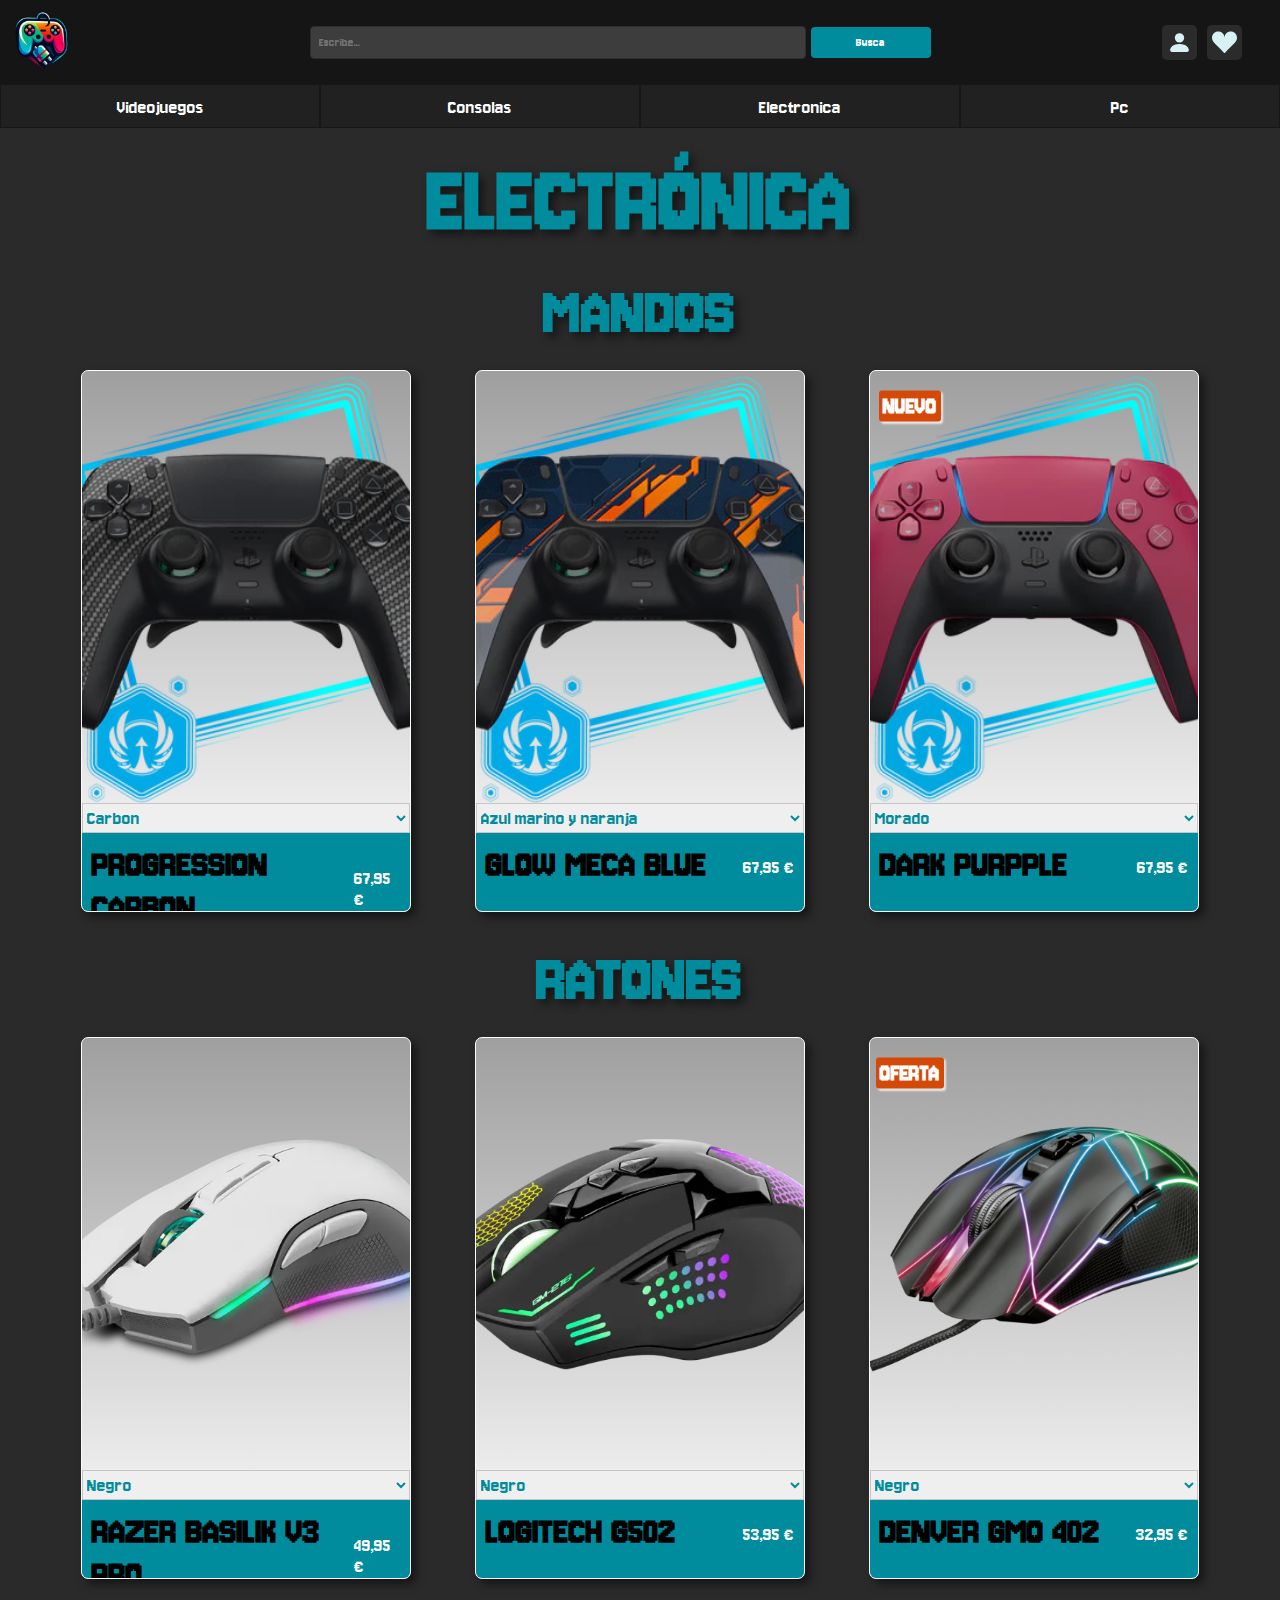
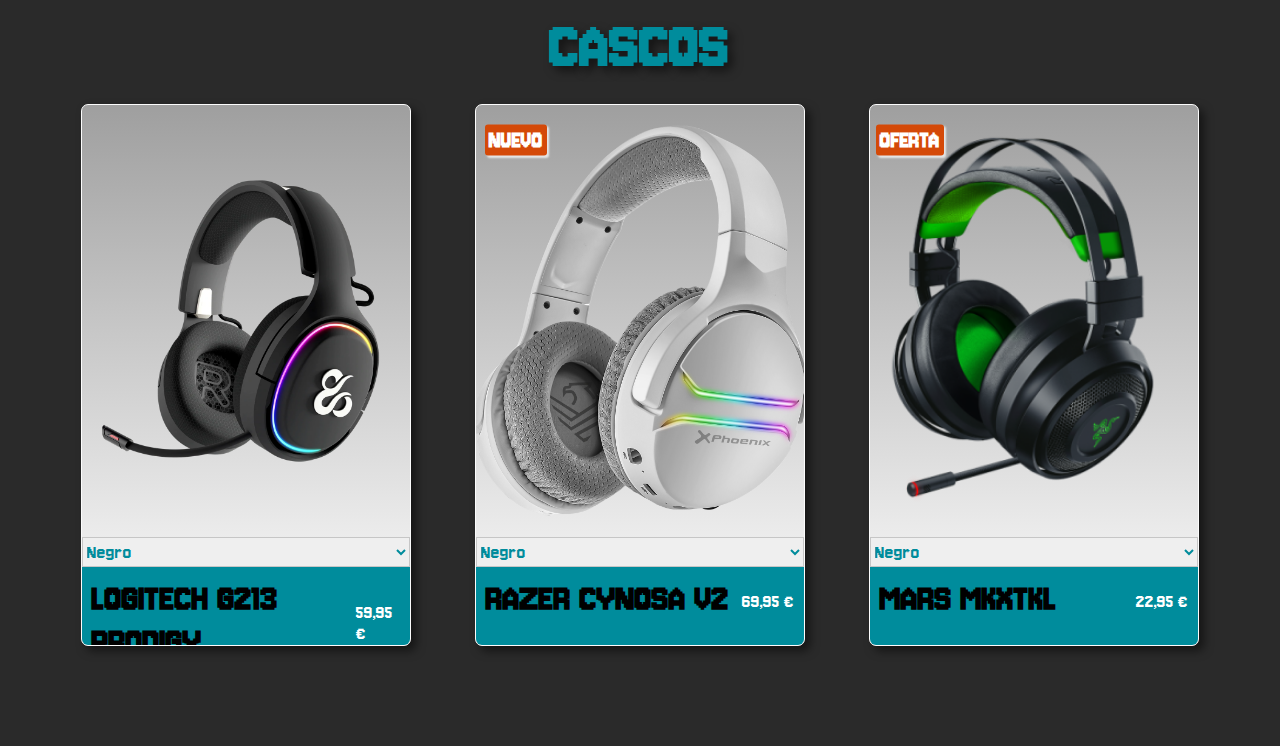
==== commit 97672fe3: "commit 3 correcion responsive" ====
--- a/electronica.html
+++ b/electronica.html
@@ -74,7 +74,7 @@
             </div>
             <div class="imagenes">
                 <article class="contenedor">
-                    <a href="">
+                    <a href="mandos.html">
                         <div class="imagen-parrilla">
                             <img src="img/PS5-Progression-Carbon_371x.webp" alt="">
                         </div>
@@ -95,7 +95,7 @@
                     </div>
                 </article>
                 <article class="contenedor">
-                    <a href="">
+                    <a href="mandos.html">
                         <div class="imagen-parrilla">
                             <img src="img/PS5-Progression-GlowMeca_371x.webp" alt="Kimono de flores">
                         </div>
@@ -115,7 +115,7 @@
                     </div>
                 </article>
                 <article class="contenedor">
-                    <a href="">
+                    <a href="mandos.html">
                         <div class="imagen-parrilla">
                             <img src="img/PS5burnrougeprogressionV2800x800_371x.webp" alt="Kimono de flores">
                             <div class="textoImagen2">
@@ -146,7 +146,7 @@
                 <article class="contenedor">
                     <a href="">
                         <div class="imagen-parrilla">
-                            <img src="img/Raton1.webp" alt="Kimono de flores">
+                            <img src="img/Raton1.webp" alt="">
                         </div>
                     </a>
                     <div class="descripcion-articulo">
@@ -169,7 +169,7 @@
                 <article class="contenedor">
                     <a href="">
                         <div class="imagen-parrilla">
-                            <img src="img/raton2.webp" alt="Kimono de flores">
+                            <img src="img/raton2.webp" alt="">
                         </div>
                     </a>
                     <div class="descripcion-articulo">
@@ -192,7 +192,7 @@
                 <article class="contenedor">
                     <a href="">
                         <div class="imagen-parrilla">
-                            <img src="img/raton3.jpg" alt="Kimono de flores">
+                            <img src="img/raton3.jpg" alt="">
                             <div class="textoImagen2">
                                 <p>OFERTA</p>
                             </div>
@@ -223,7 +223,7 @@
                 <article class="contenedor">
                     <a href="">
                         <div class="imagen-parrilla">
-                            <img src="img/casco1.webp" alt="Kimono de flores">
+                            <img src="img/casco1.webp" alt="">
                         </div>
                     </a>
                     <div class="descripcion-articulo">
@@ -246,7 +246,7 @@
                 <article class="contenedor">
                     <a href="">
                         <div class="imagen-parrilla">
-                            <img src="img/caco2.jpg" alt="Kimono de flores">
+                            <img src="img/caco2.jpg" alt="">
                             <div class="textoImagen2">
                                 <p>NUEVO</p>
                             </div>
@@ -272,7 +272,7 @@
                 <article class="contenedor">
                     <a href="">
                         <div class="imagen-parrilla">
-                            <img src="img/casco3.jpg" alt="Kimono de flores">
+                            <img src="img/casco3.jpg" alt="">
                             <div class="textoImagen2">
                                 <p>OFERTA</p>
                             </div>
--- a/Style/style.css
+++ b/Style/style.css
@@ -26,7 +26,6 @@
 main {
     width: 90%;
     margin: 0 auto;
-
 }
 
 .sesion {
@@ -105,6 +104,7 @@
     display: flex;
     align-items: center;
     justify-content: center;
+    z-index: 100;
 }
 
 .navegacion ul {
@@ -176,12 +176,10 @@
     width: 100%;
 }
 
-
-
-
 .seccionDestacados {
     width: 100%;
     margin: 0 auto;
+    padding-bottom: 70px;
 }
 
 .TextoSeccionDestacado {
@@ -429,4 +427,15 @@
     .contenedor2 {
         height: 500px;
     }
+}
+
+@media (min-width: 768px) and (max-width: 1120px) {
+    .imagenes {
+        grid-template-columns: repeat(2, 1fr);
+    }
+
+    .imagenes2 {
+        grid-template-columns: repeat(2, 1fr);
+    }  
+
 }